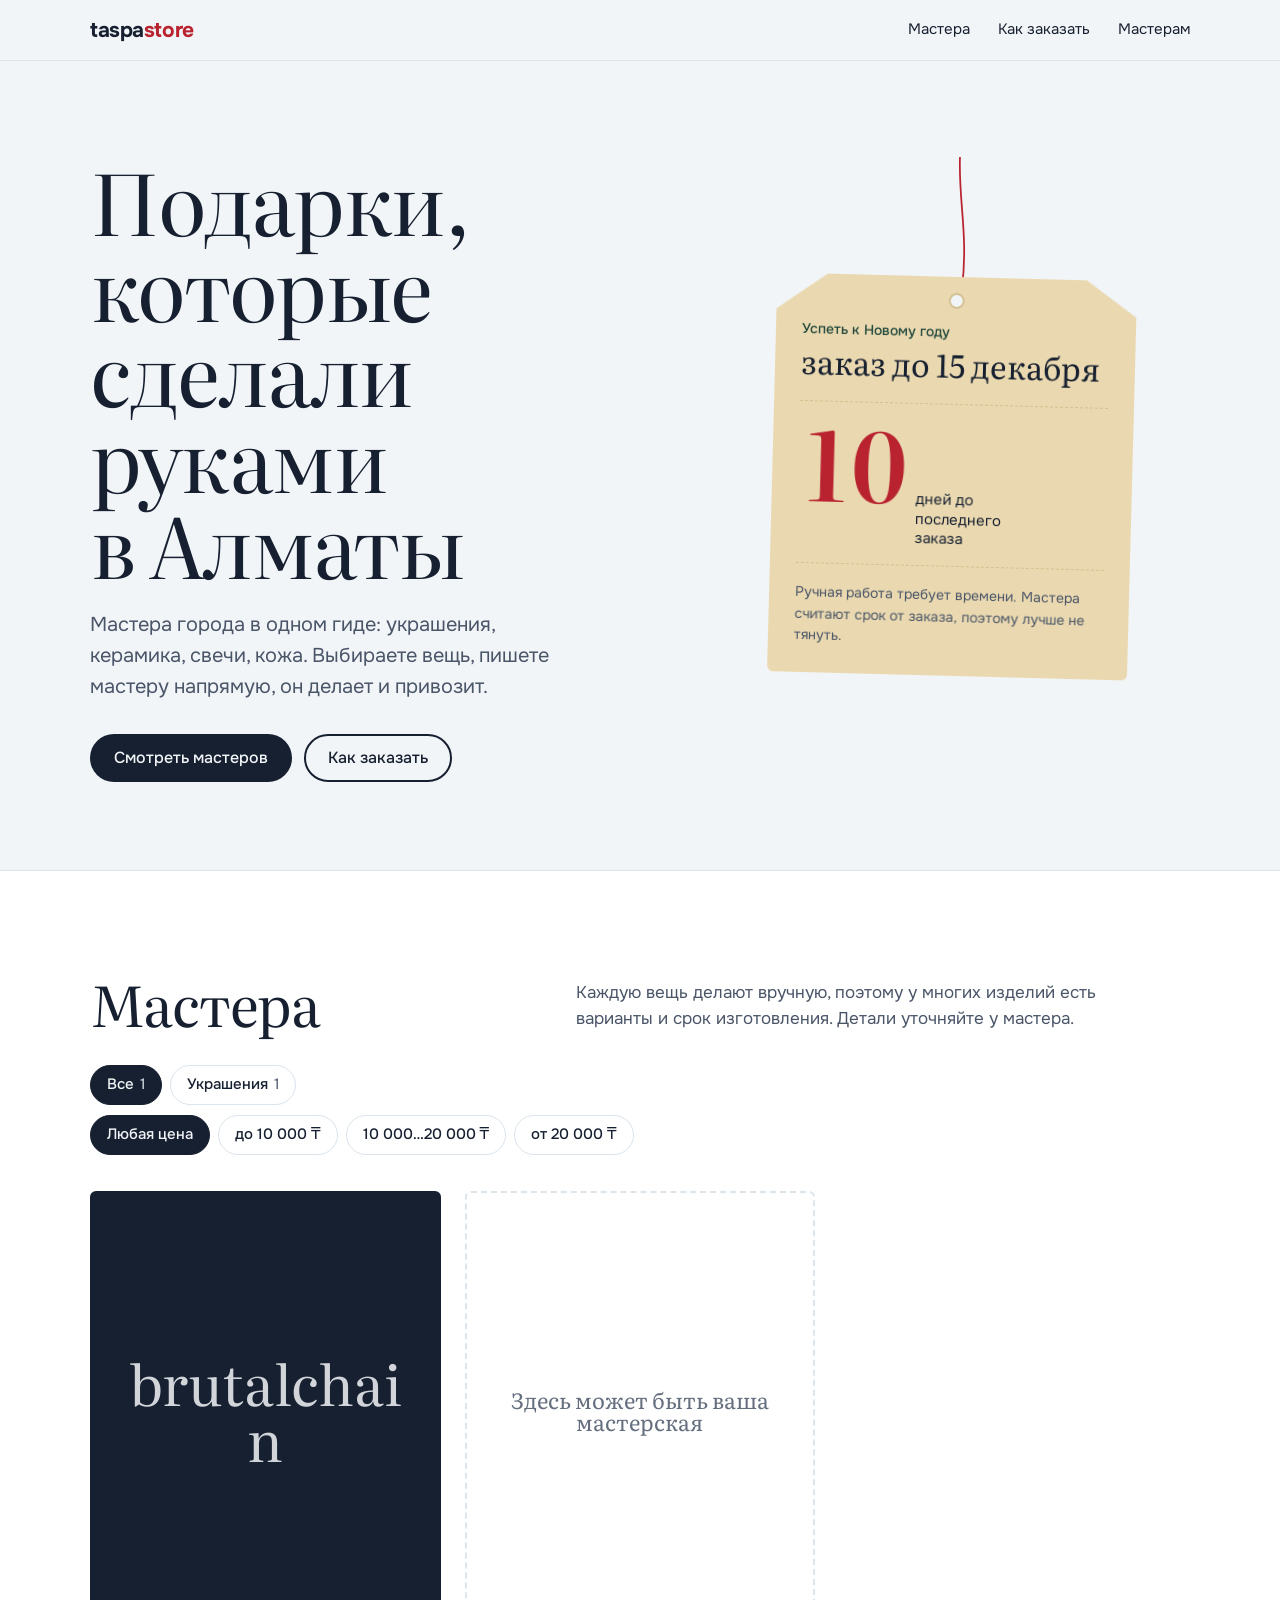
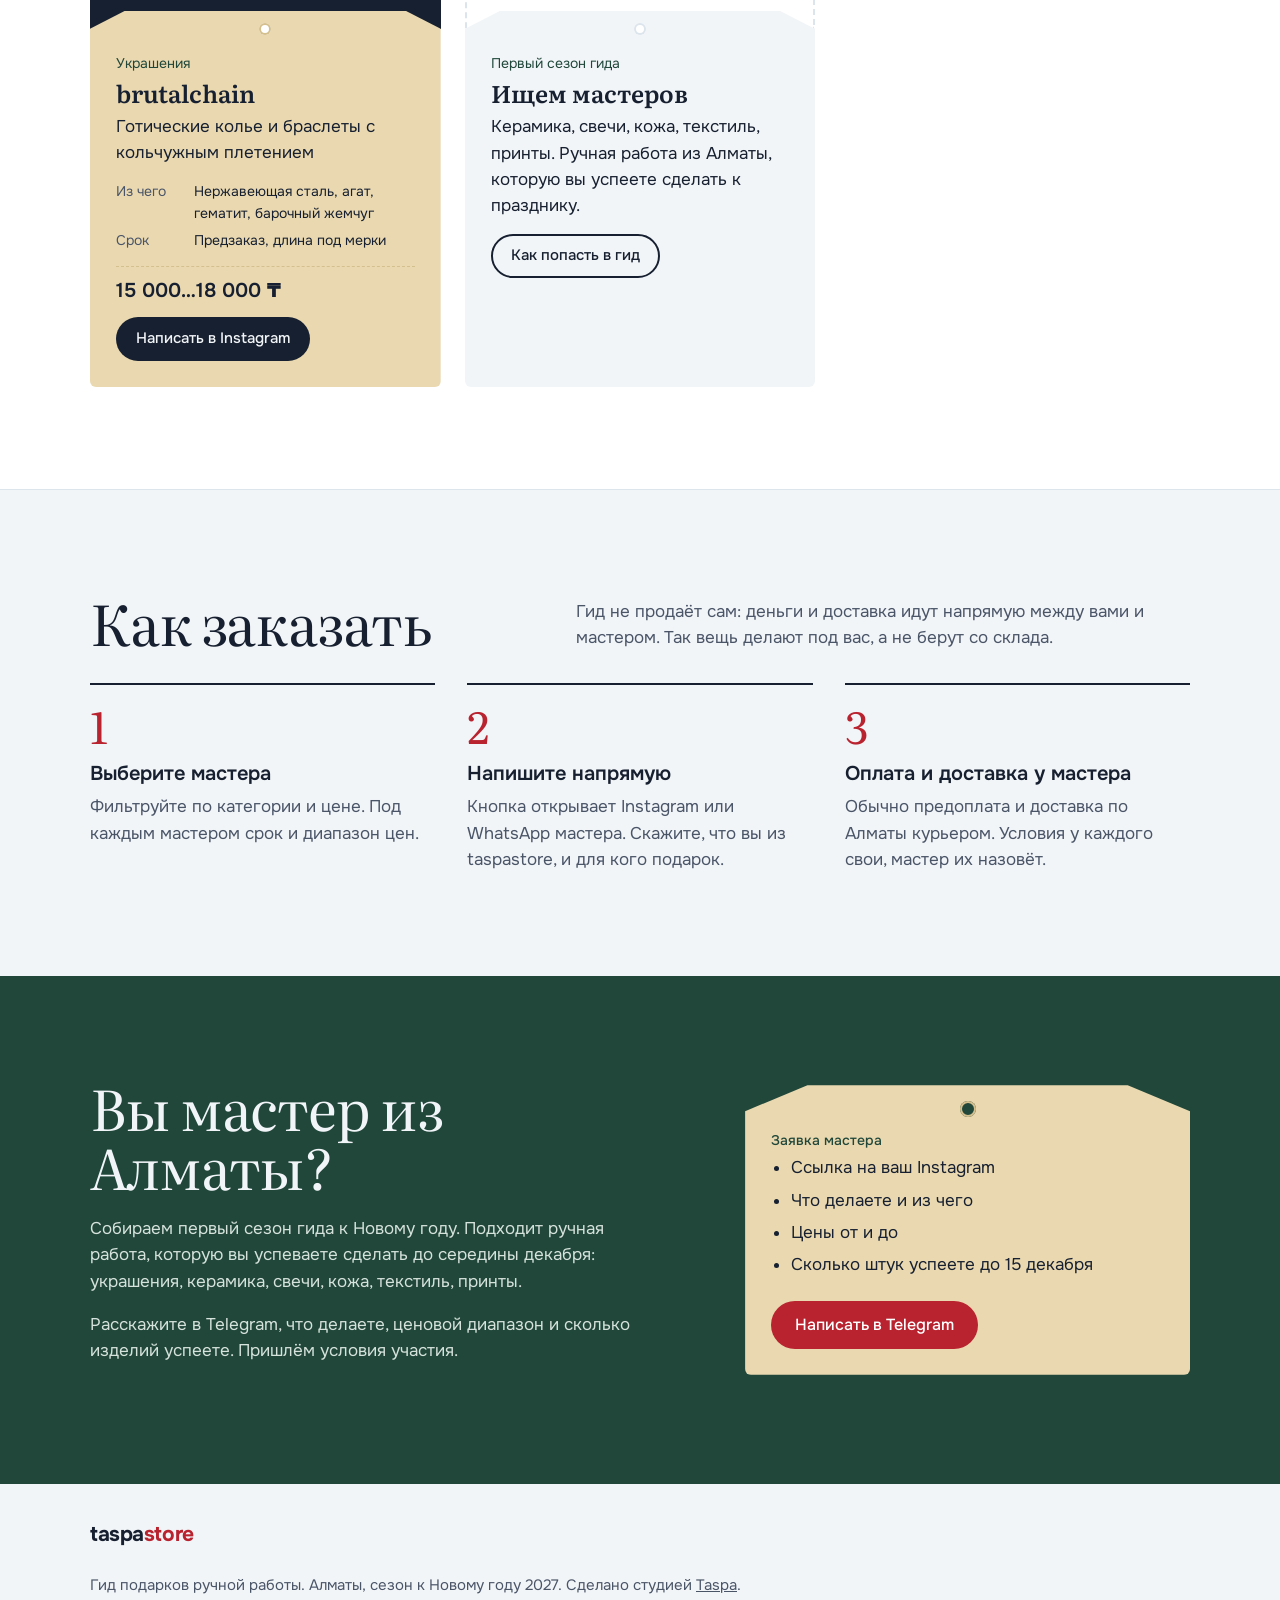
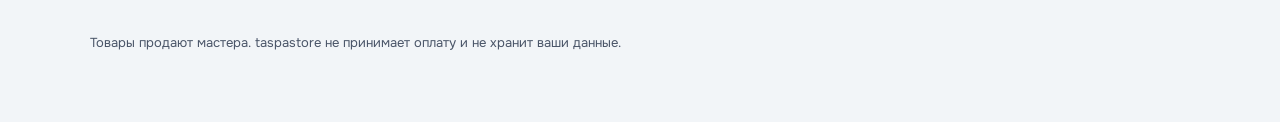
==== index.html @ abcb60e2 "taspastore v1: New Year handmade gift guide, Almaty Co-Authored-By: Claude Opus 5.5 <noreply@anthrop" ====
<!doctype html>
<html lang="ru">
<head>
<meta charset="utf-8">
<meta name="viewport" content="width=device-width, initial-scale=1, viewport-fit=cover">
<title>taspastore: подарки ручной работы, Алматы</title>
<meta name="description" content="Новогодний гид подарков от мастеров Алматы: украшения, керамика, свечи, кожа. Пишете мастеру напрямую, он делает и привозит.">
<meta property="og:title" content="taspastore: подарки ручной работы, Алматы">
<meta property="og:description" content="Гид подарков от мастеров Алматы. Заказ напрямую у мастера, успеть к Новому году.">
<meta property="og:image" content="https://softorture.github.io/taspastore/img/og.png">
<meta property="og:type" content="website">
<meta name="twitter:card" content="summary_large_image">
<meta name="theme-color" content="#F2F5F8">
<link rel="icon" href="data:image/svg+xml,%3Csvg xmlns='http://www.w3.org/2000/svg' viewBox='0 0 32 32'%3E%3Cpath d='M9 3h14l6 6v20H3V9z' fill='%23EAD9B0'/%3E%3Ccircle cx='16' cy='9' r='3' fill='%23B8232F'/%3E%3C/svg%3E">
<link rel="preconnect" href="https://fonts.googleapis.com">
<link rel="preconnect" href="https://fonts.gstatic.com" crossorigin>
<link rel="stylesheet" href="https://fonts.googleapis.com/css2?family=Literata:ital,opsz,wght@0,7..72,400;0,7..72,600;1,7..72,400&family=Onest:wght@400;500;700&display=swap">
<link rel="stylesheet" href="css/style.css">
</head>
<body>
<a class="skip" href="#makers">К мастерам</a>

<header class="top">
  <div class="wrap top-in">
    <a class="brand" href="#" aria-label="taspastore, наверх">taspa<span>store</span></a>
    <nav aria-label="Разделы">
      <a href="#makers">Мастера</a>
      <a href="#how">Как заказать</a>
      <a href="#join">Мастерам</a>
    </nav>
  </div>
</header>

<main>
  <section class="hero">
    <div class="wrap hero-in">
      <div class="hero-copy">
        <h1>Подарки, которые сделали руками в&nbsp;Алматы</h1>
        <p class="lead">Мастера города в одном гиде: украшения, керамика, свечи, кожа. Выбираете вещь, пишете мастеру напрямую, он делает и привозит.</p>
        <div class="hero-actions">
          <a class="btn btn-ink" href="#makers">Смотреть мастеров</a>
          <a class="btn btn-line" href="#how">Как заказать</a>
        </div>
      </div>
      <div class="hero-tag" aria-label="Срок заказа к Новому году">
        <svg class="string" viewBox="0 0 120 160" aria-hidden="true"><path d="M60 0 C 58 50, 70 90, 62 152" fill="none" stroke="currentColor" stroke-width="2"/></svg>
        <div class="tag tag-big">
          <span class="hole" aria-hidden="true"></span>
          <p class="tag-k">Успеть к Новому году</p>
          <p class="tag-v">заказ до <span data-deadline-text>15 декабря</span></p>
          <p class="tag-count"><span class="days" data-days>41</span><span class="days-l" data-days-label>день до последнего заказа</span></p>
          <p class="tag-note">Ручная работа требует времени. Мастера считают срок от заказа, поэтому лучше не тянуть.</p>
        </div>
      </div>
    </div>
  </section>

  <section class="makers" id="makers" aria-labelledby="makers-h">
    <div class="wrap">
      <div class="sec-head">
        <h2 id="makers-h">Мастера</h2>
        <p>Каждую вещь делают вручную, поэтому у многих изделий есть варианты и срок изготовления. Детали уточняйте у мастера.</p>
      </div>
      <div class="filters" role="group" aria-label="Фильтры">
        <div class="chips" data-filter="category" aria-label="Категория"></div>
        <div class="chips" data-filter="price" aria-label="Цена">
          <button type="button" class="chip" data-value="all" aria-pressed="true">Любая цена</button>
          <button type="button" class="chip" data-value="0-10000" aria-pressed="false">до 10 000 ₸</button>
          <button type="button" class="chip" data-value="10000-20000" aria-pressed="false">10 000…20 000 ₸</button>
          <button type="button" class="chip" data-value="20000-1000000" aria-pressed="false">от 20 000 ₸</button>
        </div>
      </div>
      <ul class="grid" data-grid aria-live="polite"></ul>
      <p class="empty" data-empty hidden>В этой категории пока никого. Выберите другую или <a href="#join">предложите мастера</a>.</p>
    </div>
  </section>

  <section class="how" id="how" aria-labelledby="how-h">
    <div class="wrap">
      <div class="sec-head">
        <h2 id="how-h">Как заказать</h2>
        <p>Гид не продаёт сам: деньги и доставка идут напрямую между вами и мастером. Так вещь делают под вас, а не берут со склада.</p>
      </div>
      <ol class="steps">
        <li><h3>Выберите мастера</h3><p>Фильтруйте по категории и цене. Под каждым мастером срок и диапазон цен.</p></li>
        <li><h3>Напишите напрямую</h3><p>Кнопка открывает Instagram или WhatsApp мастера. Скажите, что вы из taspastore, и для кого подарок.</p></li>
        <li><h3>Оплата и доставка у мастера</h3><p>Обычно предоплата и доставка по Алматы курьером. Условия у каждого свои, мастер их назовёт.</p></li>
      </ol>
    </div>
  </section>

  <section class="join" id="join" aria-labelledby="join-h">
    <div class="wrap join-in">
      <div>
        <h2 id="join-h">Вы мастер из Алматы?</h2>
        <p>Собираем первый сезон гида к Новому году. Подходит ручная работа, которую вы успеваете сделать до середины декабря: украшения, керамика, свечи, кожа, текстиль, принты.</p>
        <p>Расскажите в Telegram, что делаете, ценовой диапазон и сколько изделий успеете. Пришлём условия участия.</p>
      </div>
      <div class="join-card tag">
        <span class="hole" aria-hidden="true"></span>
        <p class="tag-k">Заявка мастера</p>
        <ul class="join-list">
          <li>Ссылка на ваш Instagram</li>
          <li>Что делаете и из чего</li>
          <li>Цены от и до</li>
          <li>Сколько штук успеете до 15 декабря</li>
        </ul>
        <a class="btn btn-ribbon" data-tg href="https://t.me/rarealmatysnowflake" target="_blank" rel="noopener">Написать в Telegram</a>
      </div>
    </div>
  </section>
</main>

<footer class="foot">
  <div class="wrap foot-in">
    <p class="brand">taspa<span>store</span></p>
    <p>Гид подарков ручной работы. Алматы, сезон к Новому году 2027. Сделано студией <a href="https://softorture.github.io/taspa-site/">Taspa</a>.</p>
    <p class="small">Товары продают мастера. taspastore не принимает оплату и не хранит ваши данные.</p>
  </div>
</footer>

<template id="card">
  <li class="card" data-category="" data-from="" data-to="">
    <div class="card-photo"></div>
    <div class="tag tag-card">
      <span class="hole" aria-hidden="true"></span>
      <p class="card-cat"></p>
      <h3 class="card-name"></h3>
      <p class="card-what"></p>
      <dl class="card-meta">
        <div><dt>Из чего</dt><dd class="m-materials"></dd></div>
        <div><dt>Срок</dt><dd class="m-lead"></dd></div>
      </dl>
      <p class="card-price"></p>
      <div class="card-actions"></div>
    </div>
  </li>
</template>

<script src="js/main.js"></script>
</body>
</html>
---- css/style.css ----
:root {
  --snow: #F2F5F8;
  --frost: #DCE4EC;
  --ink: #172030;
  --ink-2: #4A5568;
  --tag: #EAD9B0;
  --tag-edge: #D4BF8E;
  --ribbon: #B8232F;
  --pine: #20473A;
  --serif: "Literata", Georgia, serif;
  --sans: "Onest", system-ui, -apple-system, "Segoe UI", sans-serif;
  --wrap: 1180px;
  --gut: clamp(16px, 4vw, 40px);
  --r: 6px;
  color-scheme: light;
}
* { box-sizing: border-box; }
html { -webkit-text-size-adjust: 100%; scroll-behavior: smooth; }
@media (prefers-reduced-motion: reduce) { html { scroll-behavior: auto; } }
body {
  margin: 0;
  background: var(--snow);
  color: var(--ink);
  font: 400 17px/1.55 var(--sans);
}
img { max-width: 100%; display: block; }
a { color: inherit; }
:focus-visible { outline: 3px solid var(--ribbon); outline-offset: 3px; border-radius: 2px; }
.wrap { max-width: var(--wrap); margin: 0 auto; padding: 0 var(--gut); }
.skip { position: absolute; left: -999px; top: 8px; background: var(--ink); color: var(--snow); padding: 8px 14px; z-index: 10; }
.skip:focus { left: 8px; }

/* header */
.top { position: sticky; top: 0; z-index: 5; background: color-mix(in srgb, var(--snow) 88%, transparent); backdrop-filter: blur(8px); border-bottom: 1px solid var(--frost); }
.top-in { display: flex; align-items: center; justify-content: space-between; gap: 16px; height: 60px; }
.brand { font: 700 21px/1 var(--sans); letter-spacing: -0.02em; text-decoration: none; margin: 0; }
.brand span { color: var(--ribbon); }
.top nav { display: flex; gap: clamp(12px, 3vw, 28px); font-size: 15px; }
.top nav a { text-decoration: none; padding: 6px 0; }
.top nav a:hover { color: var(--ribbon); }

/* buttons */
.btn { display: inline-flex; align-items: center; justify-content: center; min-height: 48px; padding: 0 22px; border-radius: 999px; font: 500 16px/1 var(--sans); text-decoration: none; border: 2px solid transparent; cursor: pointer; transition: background .15s, color .15s; }
.btn-ink { background: var(--ink); color: var(--snow); }
.btn-ink:hover { background: var(--pine); }
.btn-line { border-color: var(--ink); }
.btn-line:hover { background: var(--ink); color: var(--snow); }
.btn-ribbon { background: var(--ribbon); color: #fff; }
.btn-ribbon:hover { background: #8f1a24; }

/* hero */
.hero { padding: clamp(40px, 8vw, 96px) 0 clamp(48px, 7vw, 88px); overflow: hidden; }
.hero-in { display: grid; grid-template-columns: minmax(0, 1.25fr) minmax(0, 1fr); gap: clamp(24px, 5vw, 72px); align-items: start; }
h1 { font: 400 clamp(40px, 6.6vw, 84px)/1.02 var(--serif); letter-spacing: -0.025em; margin: 0 0 24px; max-width: 14ch; }
.lead { font-size: clamp(18px, 1.6vw, 20px); color: var(--ink-2); max-width: 38ch; margin: 0 0 32px; }
.hero-actions { display: flex; flex-wrap: wrap; gap: 12px; }

/* the tag: the one memorable object on the page */
.tag {
  position: relative;
  background: var(--tag);
  color: var(--ink);
  clip-path: polygon(14% 0, 86% 0, 100% 9%, 100% 100%, 0 100%, 0 9%);
  padding: 46px 26px 26px;
  border-radius: 0 0 var(--r) var(--r);
}
.hole { position: absolute; top: 16px; left: 50%; width: 16px; height: 16px; margin-left: -8px; border-radius: 50%; background: var(--snow); box-shadow: inset 0 0 0 2px var(--tag-edge); }
.tag-k { font: 500 14px/1.3 var(--sans); color: var(--pine); margin: 0 0 6px; }

.hero-tag { position: relative; justify-self: center; width: min(360px, 100%); padding-top: 120px; color: var(--ink); }
.hero-tag .string { position: absolute; top: 0; left: 50%; width: 120px; height: 140px; margin-left: -60px; color: var(--ribbon); }
.tag-big { transform-origin: 50% -100px; animation: swing 2.4s cubic-bezier(.3,.6,.3,1) .3s both; }
@keyframes swing { 0% { transform: rotate(-9deg); } 35% { transform: rotate(5deg); } 65% { transform: rotate(-2deg); } 100% { transform: rotate(1.5deg); } }
@media (prefers-reduced-motion: reduce) { .tag-big { animation: none; transform: rotate(1.5deg); } }
.tag-v { font: 400 clamp(26px, 3vw, 32px)/1.1 var(--serif); margin: 0 0 22px; }
.tag-count { display: flex; align-items: baseline; gap: 12px; margin: 0 0 18px; padding: 16px 0; border-top: 1px dashed var(--tag-edge); border-bottom: 1px dashed var(--tag-edge); }
.days { font: 600 clamp(64px, 8vw, 96px)/.9 var(--serif); color: var(--ribbon); letter-spacing: -0.03em; font-variant-numeric: tabular-nums; }
.days-l { font-size: 15px; line-height: 1.3; max-width: 12ch; }
.tag-note { font-size: 14px; color: var(--ink-2); margin: 0; }

/* sections */
.sec-head { display: grid; grid-template-columns: minmax(0, 1fr) minmax(0, 1.4fr); gap: 24px 48px; align-items: end; margin-bottom: 32px; }
.sec-head h2, .join h2 { font: 400 clamp(34px, 4.4vw, 56px)/1.05 var(--serif); letter-spacing: -0.02em; margin: 0; }
.sec-head p { color: var(--ink-2); margin: 0; max-width: 52ch; }
.makers, .how { padding: clamp(56px, 8vw, 104px) 0; }
.makers { background: #fff; border-top: 1px solid var(--frost); border-bottom: 1px solid var(--frost); }

/* filters */
.filters { display: grid; gap: 10px; margin-bottom: 36px; }
.chips { display: flex; flex-wrap: wrap; gap: 8px; }
.chip { font: 500 15px/1 var(--sans); color: var(--ink); background: transparent; border: 1.5px solid var(--frost); border-radius: 999px; min-height: 40px; padding: 0 16px; cursor: pointer; }
.chip:hover { border-color: var(--ink); }
.chip[aria-pressed="true"] { background: var(--ink); border-color: var(--ink); color: var(--snow); }
.chip .n { color: var(--ink-2); margin-left: 6px; font-weight: 400; }
.chip[aria-pressed="true"] .n { color: var(--frost); }

/* grid of maker cards */
.grid { list-style: none; margin: 0; padding: 0; display: grid; grid-template-columns: repeat(auto-fill, minmax(min(100%, 270px), 1fr)); gap: 40px 24px; }
.card { display: grid; grid-template-rows: auto 1fr; }
.card[hidden] { display: none; }
.card-photo { aspect-ratio: 4 / 5; background: var(--frost); border-radius: var(--r) var(--r) 0 0; overflow: hidden; display: grid; place-items: center; }
.card-photo img { width: 100%; height: 100%; object-fit: cover; }
.card-photo .mono { font: 400 clamp(40px, 5vw, 56px)/1 var(--serif); color: var(--ink); opacity: .85; padding: 24px; text-align: center; word-break: break-word; }
.card-photo.no-photo { background: var(--ink); }
.card-photo.no-photo .mono { color: var(--snow); }
.tag-card { margin-top: -18px; clip-path: polygon(10% 0, 90% 0, 100% 18px, 100% 100%, 0 100%, 0 18px); padding-top: 42px; display: flex; flex-direction: column; }
.tag-card .hole { top: 12px; width: 12px; height: 12px; margin-left: -6px; background: #fff; }
.card-cat { font-size: 14px; color: var(--pine); margin: 0 0 4px; }
.card-name { font: 600 24px/1.15 var(--serif); margin: 0 0 8px; overflow-wrap: anywhere; }
.card-what { margin: 0 0 14px; }
.card-meta { margin: 0 0 14px; display: grid; gap: 6px; font-size: 14px; }
.card-meta div { display: grid; grid-template-columns: 70px 1fr; gap: 8px; }
.card-meta dt { color: var(--ink-2); }
.card-meta dd { margin: 0; }
.card-price { font: 600 20px/1.2 var(--sans); margin: auto 0 14px; padding-top: 12px; border-top: 1px dashed var(--tag-edge); }
.card-actions { display: flex; flex-wrap: wrap; gap: 8px; }
.card-actions .btn { min-height: 44px; padding: 0 18px; font-size: 15px; }

.card-invite .card-photo { background: transparent; border: 2px dashed var(--frost); border-bottom: 0; }
.card-invite .mono { font-size: 22px; color: var(--ink-2); }
.card-invite .tag-card { background: var(--snow); }
.card-invite .hole { box-shadow: inset 0 0 0 2px var(--frost); }
.empty { color: var(--ink-2); }

/* steps: a real sequence */
.steps { list-style: none; counter-reset: s; margin: 0; padding: 0; display: grid; grid-template-columns: repeat(3, minmax(0, 1fr)); gap: 32px; }
.steps li { counter-increment: s; border-top: 2px solid var(--ink); padding-top: 18px; }
.steps li::before { content: counter(s); font: 400 44px/1 var(--serif); color: var(--ribbon); display: block; margin-bottom: 14px; }
.steps h3 { font: 600 20px/1.25 var(--sans); margin: 0 0 8px; }
.steps p { margin: 0; color: var(--ink-2); }

/* join */
.join { background: var(--pine); color: var(--snow); padding: clamp(56px, 8vw, 104px) 0; }
.join-in { display: grid; grid-template-columns: minmax(0, 1.3fr) minmax(0, 1fr); gap: clamp(32px, 6vw, 80px); align-items: center; }
.join h2 { margin-bottom: 20px; }
.join p { max-width: 50ch; color: #d6e2dc; }
.join-card .hole { background: var(--pine); }
.join .join-card, .join .join-card p { color: var(--ink); }
.join .join-card .tag-k { color: var(--pine); }
.join-list { margin: 0 0 22px; padding-left: 20px; }
.join-list li { margin-bottom: 6px; }

/* footer */
.foot { padding: 40px 0 56px; font-size: 15px; color: var(--ink-2); }
.foot-in { display: grid; gap: 8px; }
.foot .brand { color: var(--ink); margin-bottom: 6px; }
.foot .small { font-size: 13px; }

@media (max-width: 860px) {
  .hero-in, .join-in, .sec-head { grid-template-columns: 1fr; }
  .hero-tag { padding-top: 90px; }
  .hero-tag .string { height: 100px; }
  .steps { grid-template-columns: 1fr; gap: 28px; }
}
@media (max-width: 480px) {
  .top nav a:nth-child(2) { display: none; }
  .hero-actions .btn { flex: 1 1 auto; }
}
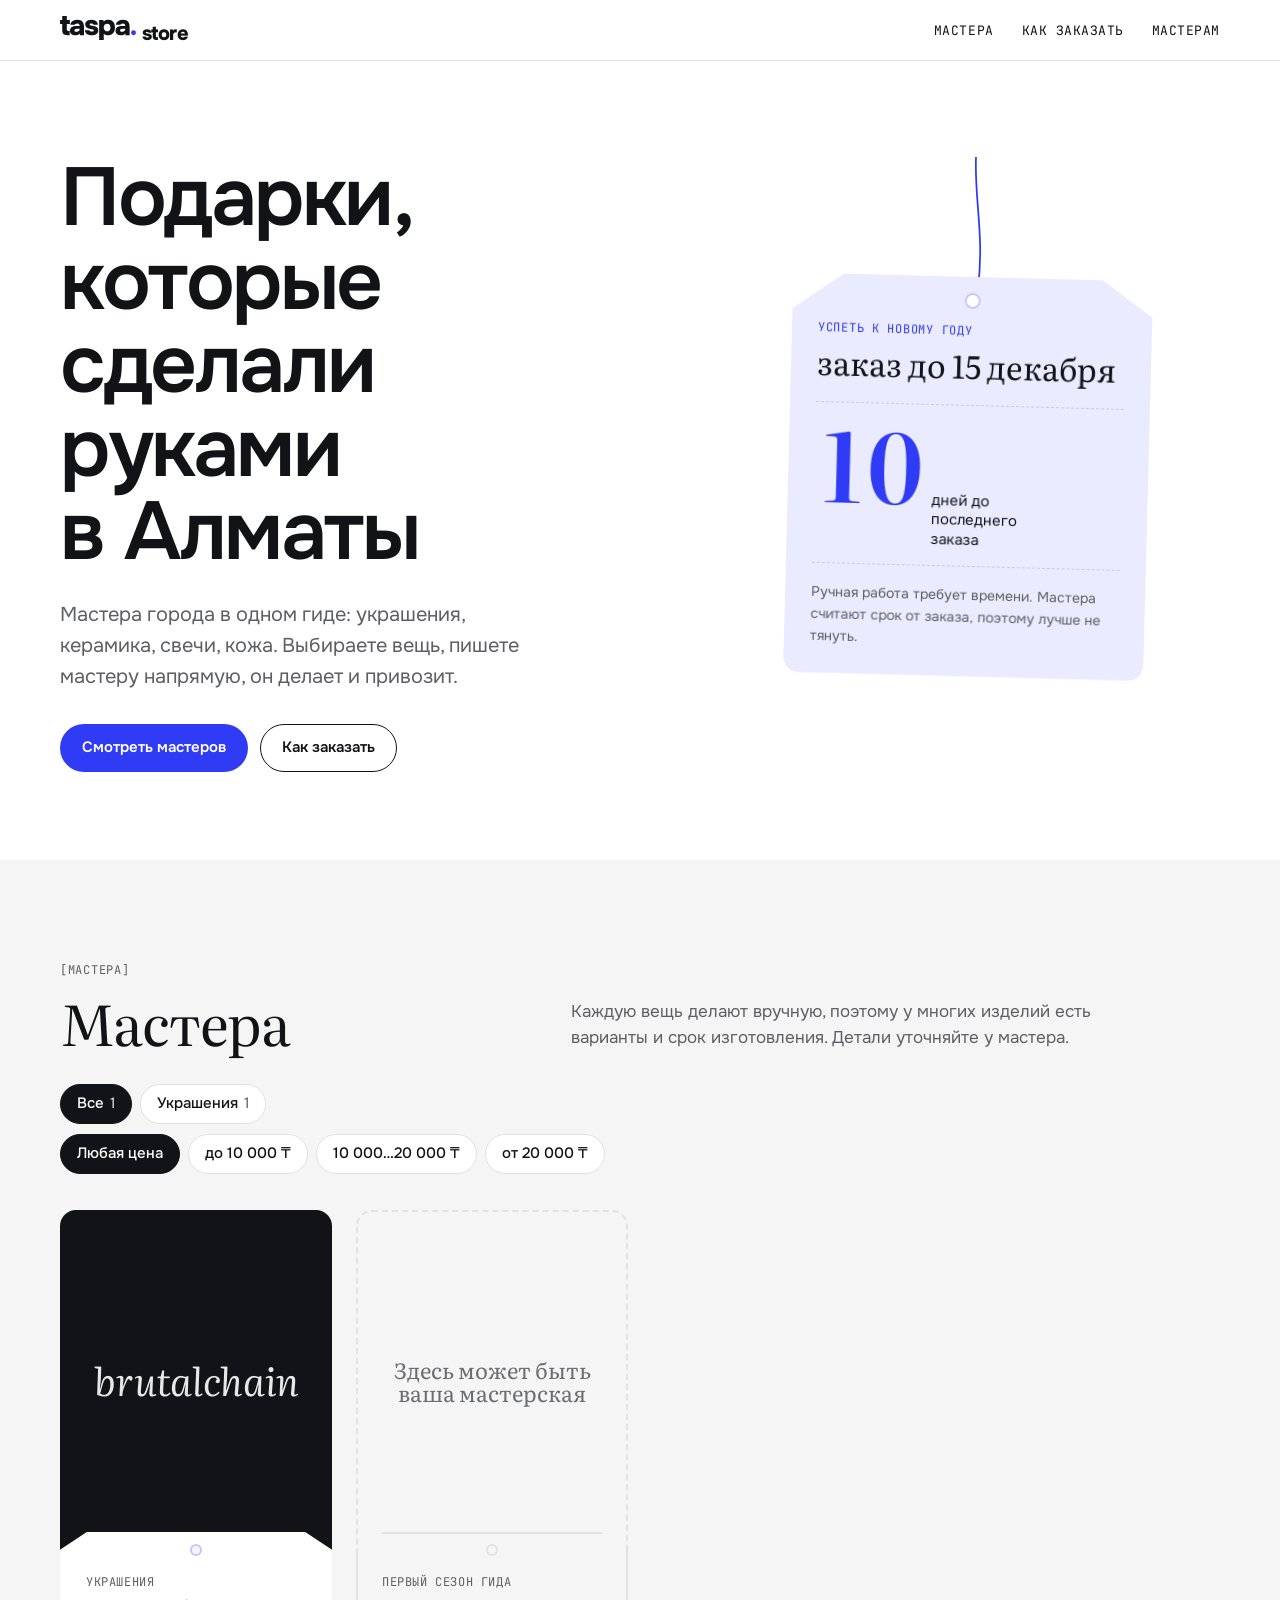
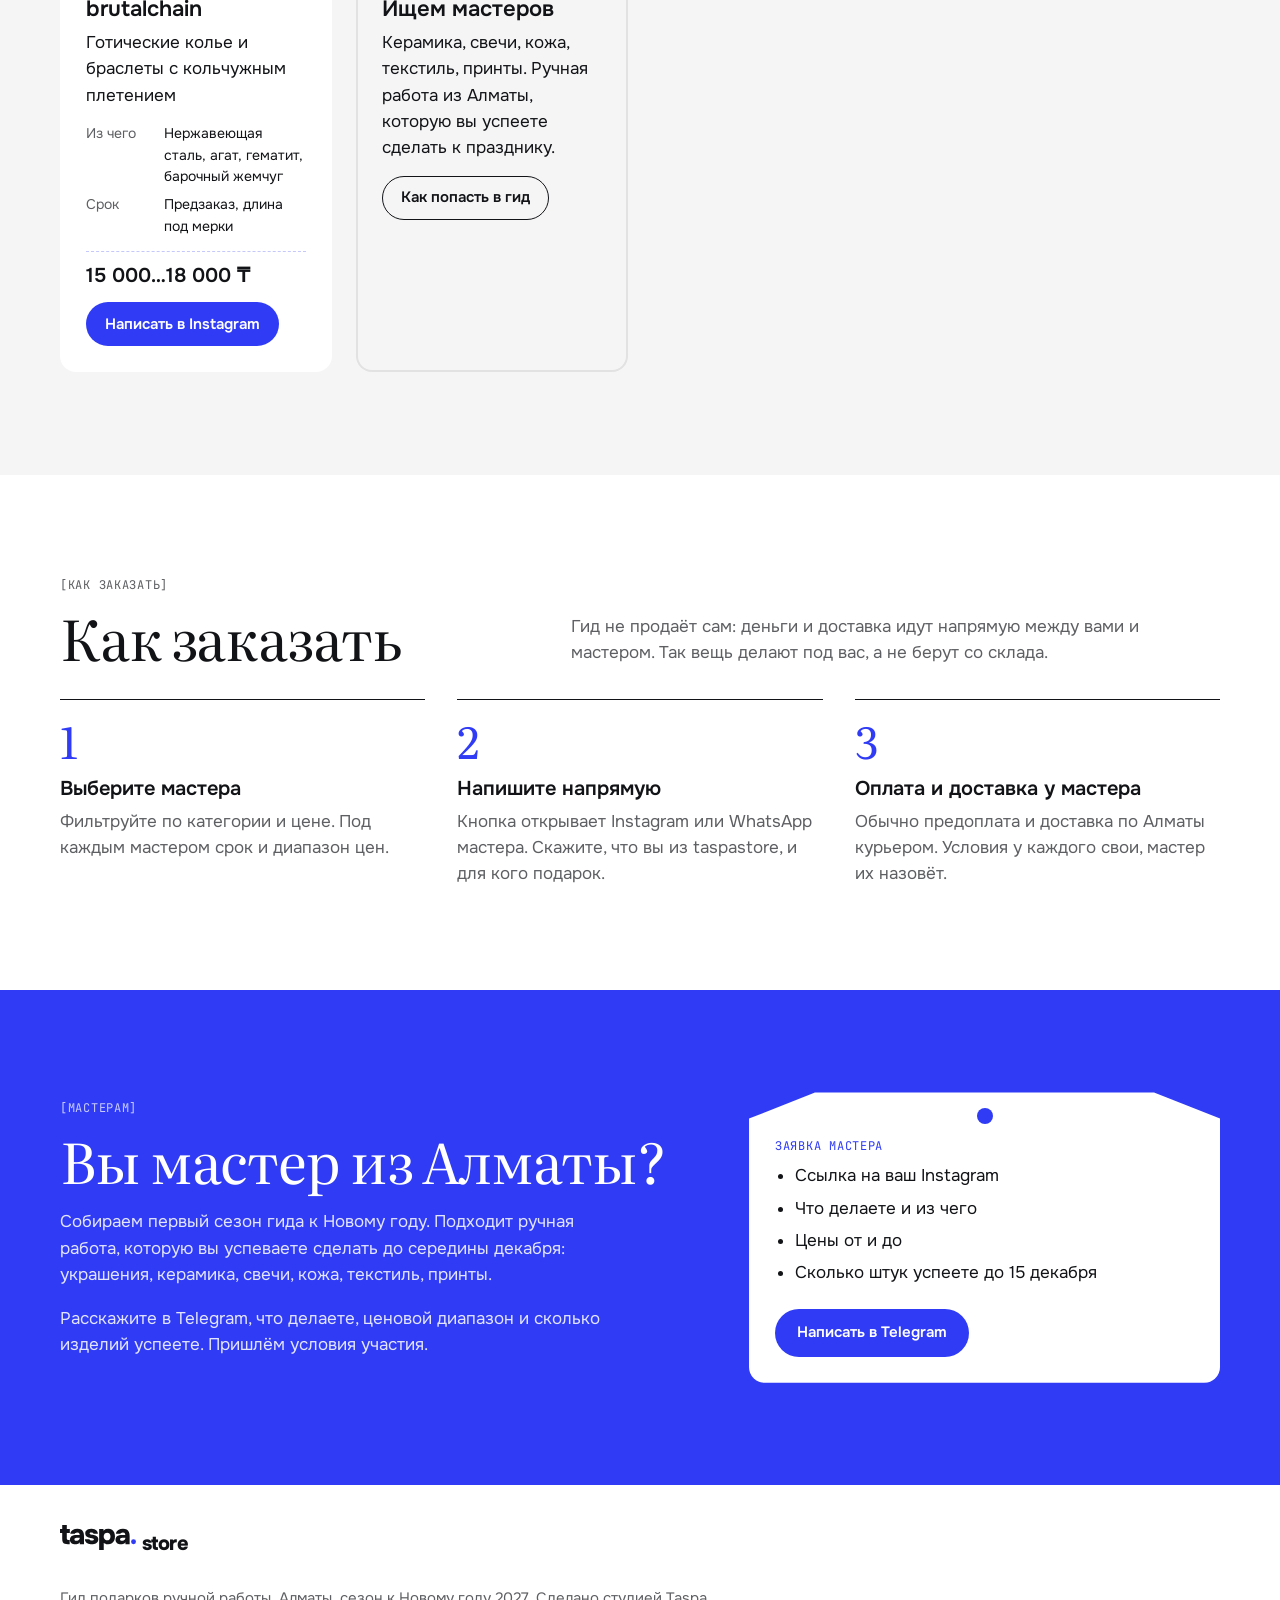
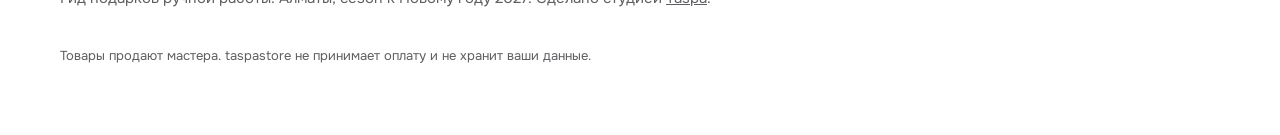
==== commit e34ce92d: "taspastore: Taspa look (white, ink, blue, taspa mark) Co-Authored-By: Claude Opus 5.5 <noreply@anthr" ====
--- a/index.html
+++ b/index.html
@@ -10,19 +10,20 @@
 <meta property="og:image" content="https://softorture.github.io/taspastore/img/og.png">
 <meta property="og:type" content="website">
 <meta name="twitter:card" content="summary_large_image">
-<meta name="theme-color" content="#F2F5F8">
-<link rel="icon" href="data:image/svg+xml,%3Csvg xmlns='http://www.w3.org/2000/svg' viewBox='0 0 32 32'%3E%3Cpath d='M9 3h14l6 6v20H3V9z' fill='%23EAD9B0'/%3E%3Ccircle cx='16' cy='9' r='3' fill='%23B8232F'/%3E%3C/svg%3E">
+<meta name="theme-color" content="#ffffff">
+<link rel="icon" href="data:image/svg+xml,%3Csvg xmlns='http://www.w3.org/2000/svg' viewBox='0 0 32 32'%3E%3Cpath d='M9 3h14l6 6v20H3V9z' fill='%23EAEBFE'/%3E%3Ccircle cx='16' cy='9' r='3' fill='%232F3BF5'/%3E%3C/svg%3E">
 <link rel="preconnect" href="https://fonts.googleapis.com">
 <link rel="preconnect" href="https://fonts.gstatic.com" crossorigin>
-<link rel="stylesheet" href="https://fonts.googleapis.com/css2?family=Literata:ital,opsz,wght@0,7..72,400;0,7..72,600;1,7..72,400&family=Onest:wght@400;500;700&display=swap">
+<link rel="stylesheet" href="https://fonts.googleapis.com/css2?family=Onest:wght@400;500;600;800&family=Literata:ital,opsz,wght@0,7..72,400;1,7..72,400&family=JetBrains+Mono&display=swap">
 <link rel="stylesheet" href="css/style.css">
 </head>
 <body>
+<svg class="defs" aria-hidden="true" focusable="false"><defs><path id="mark-letters" transform="translate(-2.2,132.6)" d="M57.4 0Q43.8 0 34.9 -3.1Q26 -6.2 21.7 -13.9Q17.4 -21.6 17.4 -35.6V-77.2H2.2V-105.4H17.4V-132.6H49.2V-105.4H70.2V-77.2H49.2V-40.2Q49.2 -35 51 -31.7Q52.8 -28.4 60.2 -28.4H69.2V0ZM107.6 1.6Q100.2 1.6 93.6 -0.4Q87 -2.4 81.8 -6.4Q76.6 -10.4 73.6 -16.4Q70.6 -22.4 70.6 -30.4Q70.6 -41.8 75.3 -48.5Q80 -55.2 88.1 -58.5Q96.2 -61.8 106.6 -62.8Q117 -63.8 128.2 -63.8H138.2Q138.2 -68.8 136.3 -72.5Q134.4 -76.2 130.6 -78.4Q126.8 -80.6 121.2 -80.6Q117.2 -80.6 113.8 -79.5Q110.4 -78.4 108.1 -76.5Q105.8 -74.6 105.2 -71.8H73.4Q74.6 -81.2 79 -87.9Q83.4 -94.6 90.2 -98.8Q97 -103 105.3 -105.1Q113.6 -107.2 122.4 -107.2Q138 -107.2 148.1 -101.4Q158.2 -95.6 163.3 -84.4Q168.4 -73.2 168.4 -56.6V0H139.4L139.2 -13.8Q134.2 -6.2 127.8 -3Q121.4 0.2 115.8 0.9Q110.2 1.6 107.6 1.6ZM115.6 -23Q121.6 -23 126.8 -25.7Q132 -28.4 135.3 -32.7Q138.6 -37 138.6 -42V-43.6H117Q114.4 -43.6 111.6 -43.1Q108.8 -42.6 106.7 -41.5Q104.6 -40.4 103.3 -38.5Q102 -36.6 102 -33.4Q102 -30 103.8 -27.7Q105.6 -25.4 108.7 -24.2Q111.8 -23 115.6 -23ZM221.8 1.6Q214.2 1.6 206.3 -0.2Q198.4 -2 191.6 -6Q184.8 -10 180.2 -17Q175.6 -24 174 -34.6H206Q207.2 -31.4 209.7 -29.1Q212.2 -26.8 215.9 -25.7Q219.6 -24.6 223.4 -24.6Q226 -24.6 228.4 -25Q230.8 -25.4 232.7 -26.4Q234.6 -27.4 235.6 -28.9Q236.6 -30.4 236.6 -32.6Q236.6 -35.4 234.9 -36.9Q233.2 -38.4 230.2 -39.3Q227.2 -40.2 223.4 -41Q219.6 -42 215.5 -42.7Q211.4 -43.4 207.6 -44.4Q199.8 -46.2 192.8 -49.5Q185.8 -52.8 181.4 -58.9Q177 -65 177 -75.2Q177 -84 180.8 -90.2Q184.6 -96.4 191 -100.2Q197.4 -104 205.2 -105.7Q213 -107.4 220.8 -107.4Q231.8 -107.4 241.2 -103.9Q250.6 -100.4 256.9 -92.7Q263.2 -85 264.8 -72.6H234.2Q233.6 -76.6 229.6 -79Q225.6 -81.4 219.6 -81.4Q217.4 -81.4 215.2 -81Q213 -80.6 211.3 -79.8Q209.6 -79 208.5 -77.6Q207.4 -76.2 207.4 -74.2Q207.4 -72.8 208.4 -71.3Q209.4 -69.8 211.4 -68.7Q213.4 -67.6 216.4 -66.8Q222.6 -65.4 229.1 -64.2Q235.6 -63 241.4 -61.6Q247.8 -60 253.8 -57Q259.8 -54 263.7 -48.4Q267.6 -42.8 267.6 -33.2Q267.6 -23.2 263.5 -16.4Q259.4 -9.6 252.6 -5.8Q245.8 -2 237.8 -0.2Q229.8 1.6 221.8 1.6ZM273.4 39.8V-105.4H302.8L304.4 -93Q311.4 -100.8 319.3 -104.1Q327.2 -107.4 337 -107.4Q352.4 -107.4 362.6 -100.1Q372.8 -92.8 377.9 -80.6Q383 -68.4 383 -53Q383 -37.6 377.6 -25.2Q372.2 -12.8 361.6 -5.6Q351 1.6 335.4 1.6Q328.8 1.6 323 0Q317.2 -1.6 312.6 -4.2Q308 -6.8 305.2 -9.8V39.8ZM329.4 -27.2Q338.2 -27.2 343 -31Q347.8 -34.8 349.8 -40.6Q351.8 -46.4 351.8 -52.2Q351.8 -58.6 349.6 -64.7Q347.4 -70.8 342.4 -74.6Q337.4 -78.4 328.8 -78.4Q321 -78.4 315.7 -74.7Q310.4 -71 307.7 -65.2Q305 -59.4 305 -52.8Q305 -46.2 307.6 -40.4Q310.2 -34.6 315.6 -30.9Q321 -27.2 329.4 -27.2ZM423.8 1.6Q416.4 1.6 409.8 -0.4Q403.2 -2.4 398 -6.4Q392.8 -10.4 389.8 -16.4Q386.8 -22.4 386.8 -30.4Q386.8 -41.8 391.5 -48.5Q396.2 -55.2 404.3 -58.5Q412.4 -61.8 422.8 -62.8Q433.2 -63.8 444.4 -63.8H454.4Q454.4 -68.8 452.5 -72.5Q450.6 -76.2 446.8 -78.4Q443 -80.6 437.4 -80.6Q433.4 -80.6 430 -79.5Q426.6 -78.4 424.3 -76.5Q422 -74.6 421.4 -71.8H389.6Q390.8 -81.2 395.2 -87.9Q399.6 -94.6 406.4 -98.8Q413.2 -103 421.5 -105.1Q429.8 -107.2 438.6 -107.2Q454.2 -107.2 464.3 -101.4Q474.4 -95.6 479.5 -84.4Q484.6 -73.2 484.6 -56.6V0H455.6L455.4 -13.8Q450.4 -6.2 444 -3Q437.6 0.2 432 0.9Q426.4 1.6 423.8 1.6ZM431.8 -23Q437.8 -23 443 -25.7Q448.2 -28.4 451.5 -32.7Q454.8 -37 454.8 -42V-43.6H433.2Q430.6 -43.6 427.8 -43.1Q425 -42.6 422.9 -41.5Q420.8 -40.4 419.5 -38.5Q418.2 -36.6 418.2 -33.4Q418.2 -30 420 -27.7Q421.8 -25.4 424.9 -24.2Q428 -23 431.8 -23Z"/></defs></svg>
 <a class="skip" href="#makers">К мастерам</a>
 
 <header class="top">
   <div class="wrap top-in">
-    <a class="brand" href="#" aria-label="taspastore, наверх">taspa<span>store</span></a>
+    <a class="brand" href="#" aria-label="taspastore, наверх"><svg class="mark" viewBox="0 0 526.4 172.4" aria-hidden="true"><use class="mark-fg" href="#mark-letters"/><circle class="mark-dot" cx="509.4" cy="115.6" r="17"/></svg><span class="store">store</span></a>
     <nav aria-label="Разделы">
       <a href="#makers">Мастера</a>
       <a href="#how">Как заказать</a>
@@ -58,7 +59,7 @@
   <section class="makers" id="makers" aria-labelledby="makers-h">
     <div class="wrap">
       <div class="sec-head">
-        <h2 id="makers-h">Мастера</h2>
+        <div><span class="label">[МАСТЕРА]</span><h2 id="makers-h">Мастера</h2></div>
         <p>Каждую вещь делают вручную, поэтому у многих изделий есть варианты и срок изготовления. Детали уточняйте у мастера.</p>
       </div>
       <div class="filters" role="group" aria-label="Фильтры">
@@ -78,7 +79,7 @@
   <section class="how" id="how" aria-labelledby="how-h">
     <div class="wrap">
       <div class="sec-head">
-        <h2 id="how-h">Как заказать</h2>
+        <div><span class="label">[КАК ЗАКАЗАТЬ]</span><h2 id="how-h">Как заказать</h2></div>
         <p>Гид не продаёт сам: деньги и доставка идут напрямую между вами и мастером. Так вещь делают под вас, а не берут со склада.</p>
       </div>
       <ol class="steps">
@@ -92,6 +93,7 @@
   <section class="join" id="join" aria-labelledby="join-h">
     <div class="wrap join-in">
       <div>
+        <span class="label">[МАСТЕРАМ]</span>
         <h2 id="join-h">Вы мастер из Алматы?</h2>
         <p>Собираем первый сезон гида к Новому году. Подходит ручная работа, которую вы успеваете сделать до середины декабря: украшения, керамика, свечи, кожа, текстиль, принты.</p>
         <p>Расскажите в Telegram, что делаете, ценовой диапазон и сколько изделий успеете. Пришлём условия участия.</p>
@@ -113,7 +115,7 @@
 
 <footer class="foot">
   <div class="wrap foot-in">
-    <p class="brand">taspa<span>store</span></p>
+    <p class="brand" aria-label="taspastore"><svg class="mark" viewBox="0 0 526.4 172.4" aria-hidden="true"><use class="mark-fg" href="#mark-letters"/><circle class="mark-dot" cx="509.4" cy="115.6" r="17"/></svg><span class="store">store</span></p>
     <p>Гид подарков ручной работы. Алматы, сезон к Новому году 2027. Сделано студией <a href="https://softorture.github.io/taspa-site/">Taspa</a>.</p>
     <p class="small">Товары продают мастера. taspastore не принимает оплату и не хранит ваши данные.</p>
   </div>
--- a/css/style.css
+++ b/css/style.css
@@ -1,17 +1,21 @@
 :root {
-  --snow: #F2F5F8;
-  --frost: #DCE4EC;
-  --ink: #172030;
-  --ink-2: #4A5568;
-  --tag: #EAD9B0;
-  --tag-edge: #D4BF8E;
-  --ribbon: #B8232F;
-  --pine: #20473A;
+  /* Taspa brand: paper, ink, blue (studio/brand/BRAND.md) */
+  --snow: #ffffff;
+  --frost: #e2e2e3;
+  --panel: #f5f5f6;
+  --ink: #121316;
+  --ink-2: #5e5f62;
+  --tag: #eaebfe;
+  --tag-edge: #c4c8fb;
+  --ribbon: #2f3bf5;
+  --pine: #2f3bf5;
   --serif: "Literata", Georgia, serif;
-  --sans: "Onest", system-ui, -apple-system, "Segoe UI", sans-serif;
-  --wrap: 1180px;
+  --sans: "Onest", "Helvetica Neue", Arial, sans-serif;
+  --mono: "JetBrains Mono", ui-monospace, Menlo, Consolas, monospace;
+  --wrap: 1240px;
   --gut: clamp(16px, 4vw, 40px);
-  --r: 6px;
+  --r: 16px;
+  --spring: cubic-bezier(.34, 1.56, .64, 1);
   color-scheme: light;
 }
 * { box-sizing: border-box; }
@@ -27,31 +31,39 @@
 a { color: inherit; }
 :focus-visible { outline: 3px solid var(--ribbon); outline-offset: 3px; border-radius: 2px; }
 .wrap { max-width: var(--wrap); margin: 0 auto; padding: 0 var(--gut); }
+.defs { position: absolute; width: 0; height: 0; overflow: hidden; }
 .skip { position: absolute; left: -999px; top: 8px; background: var(--ink); color: var(--snow); padding: 8px 14px; z-index: 10; }
 .skip:focus { left: 8px; }
 
 /* header */
-.top { position: sticky; top: 0; z-index: 5; background: color-mix(in srgb, var(--snow) 88%, transparent); backdrop-filter: blur(8px); border-bottom: 1px solid var(--frost); }
+.top { position: sticky; top: 0; z-index: 5; background: color-mix(in srgb, var(--snow) 90%, transparent); backdrop-filter: blur(10px); border-bottom: 1px solid var(--frost); }
 .top-in { display: flex; align-items: center; justify-content: space-between; gap: 16px; height: 60px; }
-.brand { font: 700 21px/1 var(--sans); letter-spacing: -0.02em; text-decoration: none; margin: 0; }
-.brand span { color: var(--ribbon); }
+.brand { display: inline-flex; align-items: baseline; gap: 6px; text-decoration: none; margin: 0; color: var(--ink); }
+.brand .mark { width: 76px; height: auto; display: block; }
+.brand .mark-fg { fill: var(--ink); }
+.brand .mark-dot { fill: var(--ribbon); }
+.brand .store { font: 800 20px/1 var(--sans); letter-spacing: -0.03em; }
+.label { display: block; font: 400 12px/1.4 var(--mono); letter-spacing: .06em; text-transform: uppercase; color: var(--ink-2); margin-bottom: 14px; }
 .top nav { display: flex; gap: clamp(12px, 3vw, 28px); font-size: 15px; }
 .top nav a { text-decoration: none; padding: 6px 0; }
+.top nav a { font: 400 13px/1 var(--mono); letter-spacing: .04em; text-transform: uppercase; }
 .top nav a:hover { color: var(--ribbon); }
 
 /* buttons */
-.btn { display: inline-flex; align-items: center; justify-content: center; min-height: 48px; padding: 0 22px; border-radius: 999px; font: 500 16px/1 var(--sans); text-decoration: none; border: 2px solid transparent; cursor: pointer; transition: background .15s, color .15s; }
-.btn-ink { background: var(--ink); color: var(--snow); }
-.btn-ink:hover { background: var(--pine); }
+.btn { display: inline-flex; align-items: center; justify-content: center; min-height: 48px; padding: 0 1.4em; border-radius: 999px; font: 600 15px/1 var(--sans); text-decoration: none; border: 1.5px solid transparent; cursor: pointer; transition: transform .3s var(--spring), background-color .15s, color .15s; }
+.btn:hover { transform: scale(1.03); }
+.btn:active { transform: scale(.97); }
+@media (prefers-reduced-motion: reduce) { .btn, .btn:hover, .btn:active { transform: none; } }
+.btn-ink { background: var(--ribbon); color: #fff; }
 .btn-line { border-color: var(--ink); }
 .btn-line:hover { background: var(--ink); color: var(--snow); }
 .btn-ribbon { background: var(--ribbon); color: #fff; }
-.btn-ribbon:hover { background: #8f1a24; }
+.btn-ribbon:hover { background: var(--ink); }
 
 /* hero */
 .hero { padding: clamp(40px, 8vw, 96px) 0 clamp(48px, 7vw, 88px); overflow: hidden; }
 .hero-in { display: grid; grid-template-columns: minmax(0, 1.25fr) minmax(0, 1fr); gap: clamp(24px, 5vw, 72px); align-items: start; }
-h1 { font: 400 clamp(40px, 6.6vw, 84px)/1.02 var(--serif); letter-spacing: -0.025em; margin: 0 0 24px; max-width: 14ch; }
+h1 { font: 600 clamp(40px, 6.4vw, 92px)/1.02 var(--sans); letter-spacing: -0.03em; margin: 0 0 24px; max-width: 13ch; text-wrap: balance; }
 .lead { font-size: clamp(18px, 1.6vw, 20px); color: var(--ink-2); max-width: 38ch; margin: 0 0 32px; }
 .hero-actions { display: flex; flex-wrap: wrap; gap: 12px; }
 
@@ -65,7 +77,7 @@
   border-radius: 0 0 var(--r) var(--r);
 }
 .hole { position: absolute; top: 16px; left: 50%; width: 16px; height: 16px; margin-left: -8px; border-radius: 50%; background: var(--snow); box-shadow: inset 0 0 0 2px var(--tag-edge); }
-.tag-k { font: 500 14px/1.3 var(--sans); color: var(--pine); margin: 0 0 6px; }
+.tag-k { font: 400 12px/1.4 var(--mono); letter-spacing: .06em; text-transform: uppercase; color: var(--ribbon); margin: 0 0 8px; }
 
 .hero-tag { position: relative; justify-self: center; width: min(360px, 100%); padding-top: 120px; color: var(--ink); }
 .hero-tag .string { position: absolute; top: 0; left: 50%; width: 120px; height: 140px; margin-left: -60px; color: var(--ribbon); }
@@ -83,14 +95,14 @@
 .sec-head h2, .join h2 { font: 400 clamp(34px, 4.4vw, 56px)/1.05 var(--serif); letter-spacing: -0.02em; margin: 0; }
 .sec-head p { color: var(--ink-2); margin: 0; max-width: 52ch; }
 .makers, .how { padding: clamp(56px, 8vw, 104px) 0; }
-.makers { background: #fff; border-top: 1px solid var(--frost); border-bottom: 1px solid var(--frost); }
+.makers { background: var(--panel); }
 
 /* filters */
 .filters { display: grid; gap: 10px; margin-bottom: 36px; }
 .chips { display: flex; flex-wrap: wrap; gap: 8px; }
-.chip { font: 500 15px/1 var(--sans); color: var(--ink); background: transparent; border: 1.5px solid var(--frost); border-radius: 999px; min-height: 40px; padding: 0 16px; cursor: pointer; }
+.chip { font: 500 15px/1 var(--sans); color: var(--ink); background: #fff; border: 1.5px solid var(--frost); border-radius: 999px; min-height: 40px; padding: 0 16px; cursor: pointer; }
 .chip:hover { border-color: var(--ink); }
-.chip[aria-pressed="true"] { background: var(--ink); border-color: var(--ink); color: var(--snow); }
+.chip[aria-pressed="true"] { background: var(--ink); border-color: var(--ink); color: #fff; }
 .chip .n { color: var(--ink-2); margin-left: 6px; font-weight: 400; }
 .chip[aria-pressed="true"] .n { color: var(--frost); }
 
@@ -100,13 +112,15 @@
 .card[hidden] { display: none; }
 .card-photo { aspect-ratio: 4 / 5; background: var(--frost); border-radius: var(--r) var(--r) 0 0; overflow: hidden; display: grid; place-items: center; }
 .card-photo img { width: 100%; height: 100%; object-fit: cover; }
-.card-photo .mono { font: 400 clamp(40px, 5vw, 56px)/1 var(--serif); color: var(--ink); opacity: .85; padding: 24px; text-align: center; word-break: break-word; }
+.card-photo .mono { font: 400 clamp(30px, 3vw, 42px)/1.05 var(--serif); color: var(--ink); opacity: .9; padding: 20px; text-align: center; overflow-wrap: break-word; max-width: 100%; }
 .card-photo.no-photo { background: var(--ink); }
+.card-photo.no-photo .mono { font-family: var(--serif); font-style: italic; }
 .card-photo.no-photo .mono { color: var(--snow); }
 .tag-card { margin-top: -18px; clip-path: polygon(10% 0, 90% 0, 100% 18px, 100% 100%, 0 100%, 0 18px); padding-top: 42px; display: flex; flex-direction: column; }
-.tag-card .hole { top: 12px; width: 12px; height: 12px; margin-left: -6px; background: #fff; }
-.card-cat { font-size: 14px; color: var(--pine); margin: 0 0 4px; }
-.card-name { font: 600 24px/1.15 var(--serif); margin: 0 0 8px; overflow-wrap: anywhere; }
+.tag-card .hole { top: 12px; width: 12px; height: 12px; margin-left: -6px; background: var(--panel); }
+.tag-card { background: #fff; }
+.card-cat { font: 400 12px/1.4 var(--mono); letter-spacing: .05em; text-transform: uppercase; color: var(--ink-2); margin: 0 0 6px; }
+.card-name { font: 600 22px/1.15 var(--sans); margin: 0 0 8px; overflow-wrap: anywhere; }
 .card-what { margin: 0 0 14px; }
 .card-meta { margin: 0 0 14px; display: grid; gap: 6px; font-size: 14px; }
 .card-meta div { display: grid; grid-template-columns: 70px 1fr; gap: 8px; }
@@ -118,23 +132,25 @@
 
 .card-invite .card-photo { background: transparent; border: 2px dashed var(--frost); border-bottom: 0; }
 .card-invite .mono { font-size: 22px; color: var(--ink-2); }
-.card-invite .tag-card { background: var(--snow); }
-.card-invite .hole { box-shadow: inset 0 0 0 2px var(--frost); }
+.card-invite .tag-card { background: transparent; box-shadow: inset 0 0 0 2px var(--frost); }
+.card-invite .hole { box-shadow: inset 0 0 0 2px var(--frost); background: var(--panel); }
 .empty { color: var(--ink-2); }
 
 /* steps: a real sequence */
 .steps { list-style: none; counter-reset: s; margin: 0; padding: 0; display: grid; grid-template-columns: repeat(3, minmax(0, 1fr)); gap: 32px; }
-.steps li { counter-increment: s; border-top: 2px solid var(--ink); padding-top: 18px; }
+.steps li { counter-increment: s; border-top: 1.5px solid var(--ink); padding-top: 18px; }
 .steps li::before { content: counter(s); font: 400 44px/1 var(--serif); color: var(--ribbon); display: block; margin-bottom: 14px; }
 .steps h3 { font: 600 20px/1.25 var(--sans); margin: 0 0 8px; }
 .steps p { margin: 0; color: var(--ink-2); }
 
 /* join */
-.join { background: var(--pine); color: var(--snow); padding: clamp(56px, 8vw, 104px) 0; }
+.join { background: var(--ribbon); color: #fff; padding: clamp(56px, 8vw, 104px) 0; }
+.join .label { color: #c9ccff; }
 .join-in { display: grid; grid-template-columns: minmax(0, 1.3fr) minmax(0, 1fr); gap: clamp(32px, 6vw, 80px); align-items: center; }
 .join h2 { margin-bottom: 20px; }
-.join p { max-width: 50ch; color: #d6e2dc; }
-.join-card .hole { background: var(--pine); }
+.join p { max-width: 50ch; color: #e3e5ff; }
+.join .join-card { background: #fff; }
+.join-card .hole { background: var(--ribbon); box-shadow: none; }
 .join .join-card, .join .join-card p { color: var(--ink); }
 .join .join-card .tag-k { color: var(--pine); }
 .join-list { margin: 0 0 22px; padding-left: 20px; }
@@ -143,7 +159,7 @@
 /* footer */
 .foot { padding: 40px 0 56px; font-size: 15px; color: var(--ink-2); }
 .foot-in { display: grid; gap: 8px; }
-.foot .brand { color: var(--ink); margin-bottom: 6px; }
+.foot .brand { color: var(--ink); margin-bottom: 10px; }
 .foot .small { font-size: 13px; }
 
 @media (max-width: 860px) {
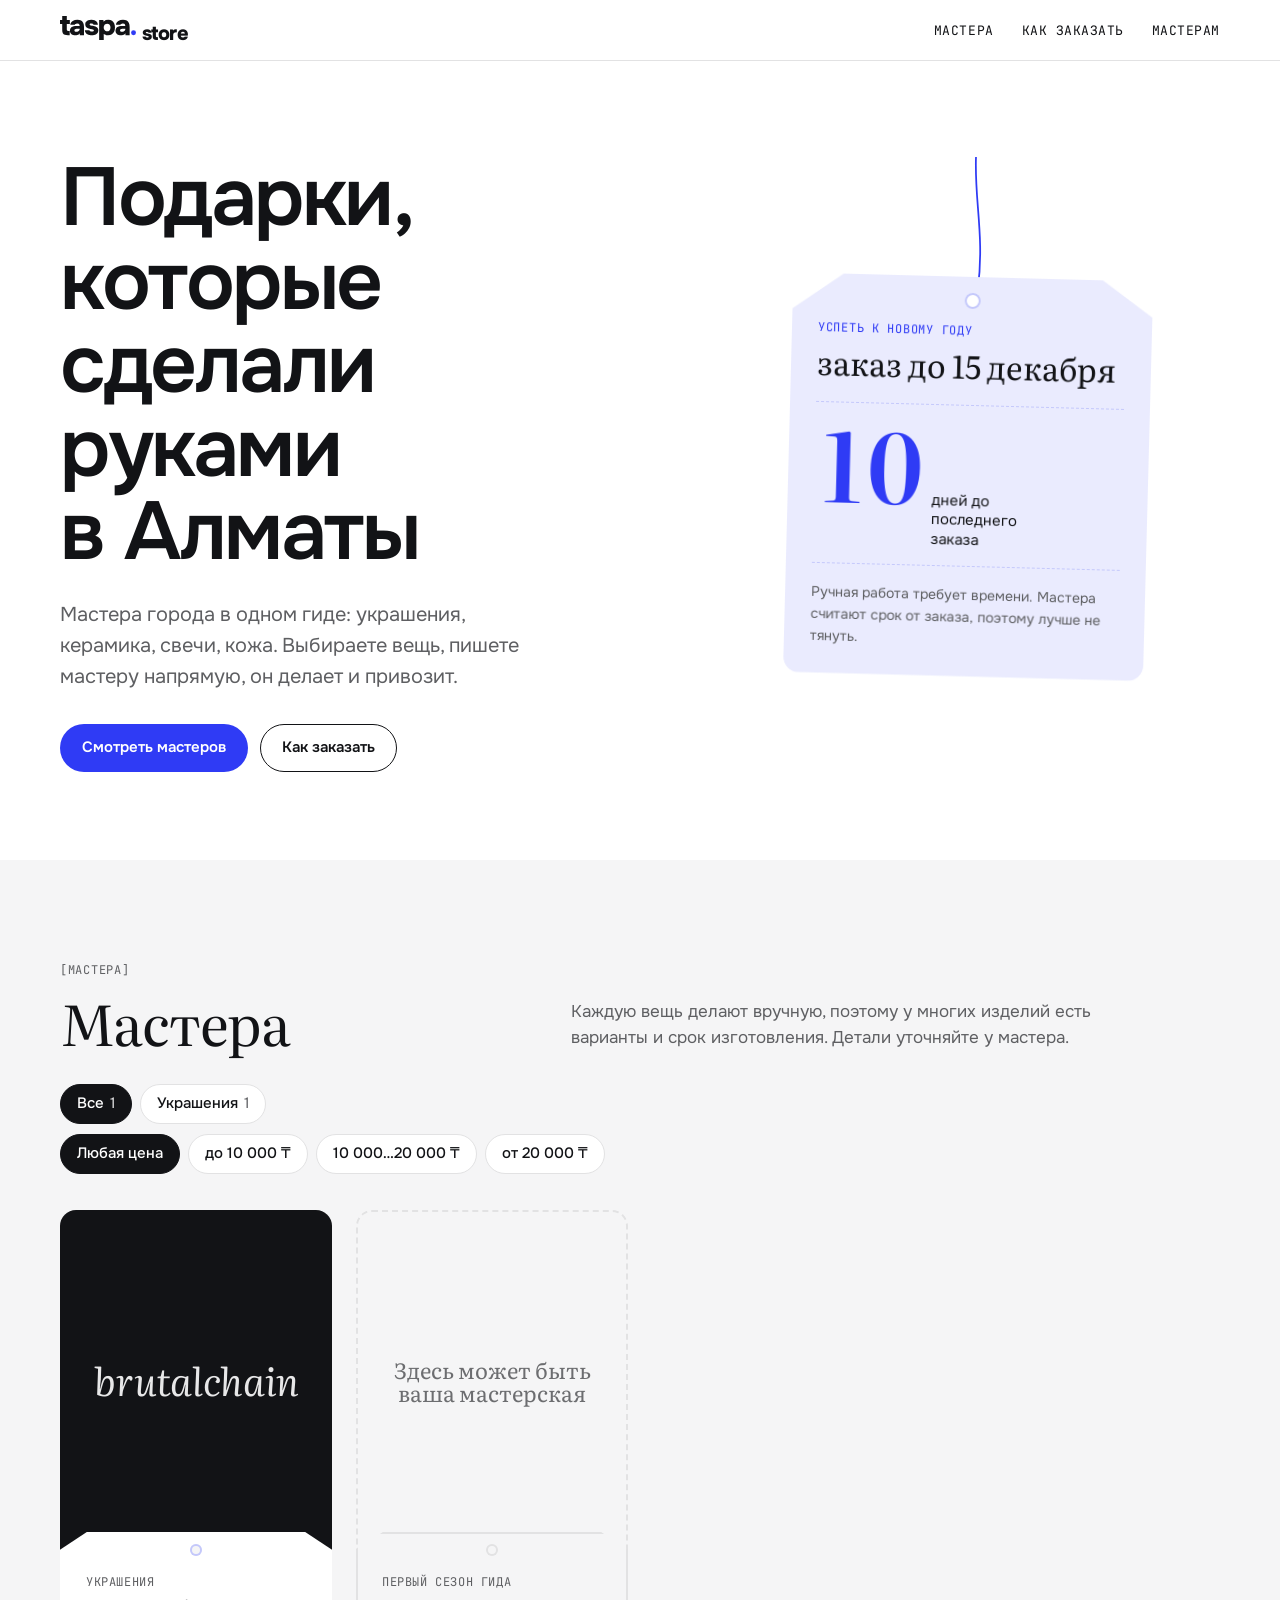
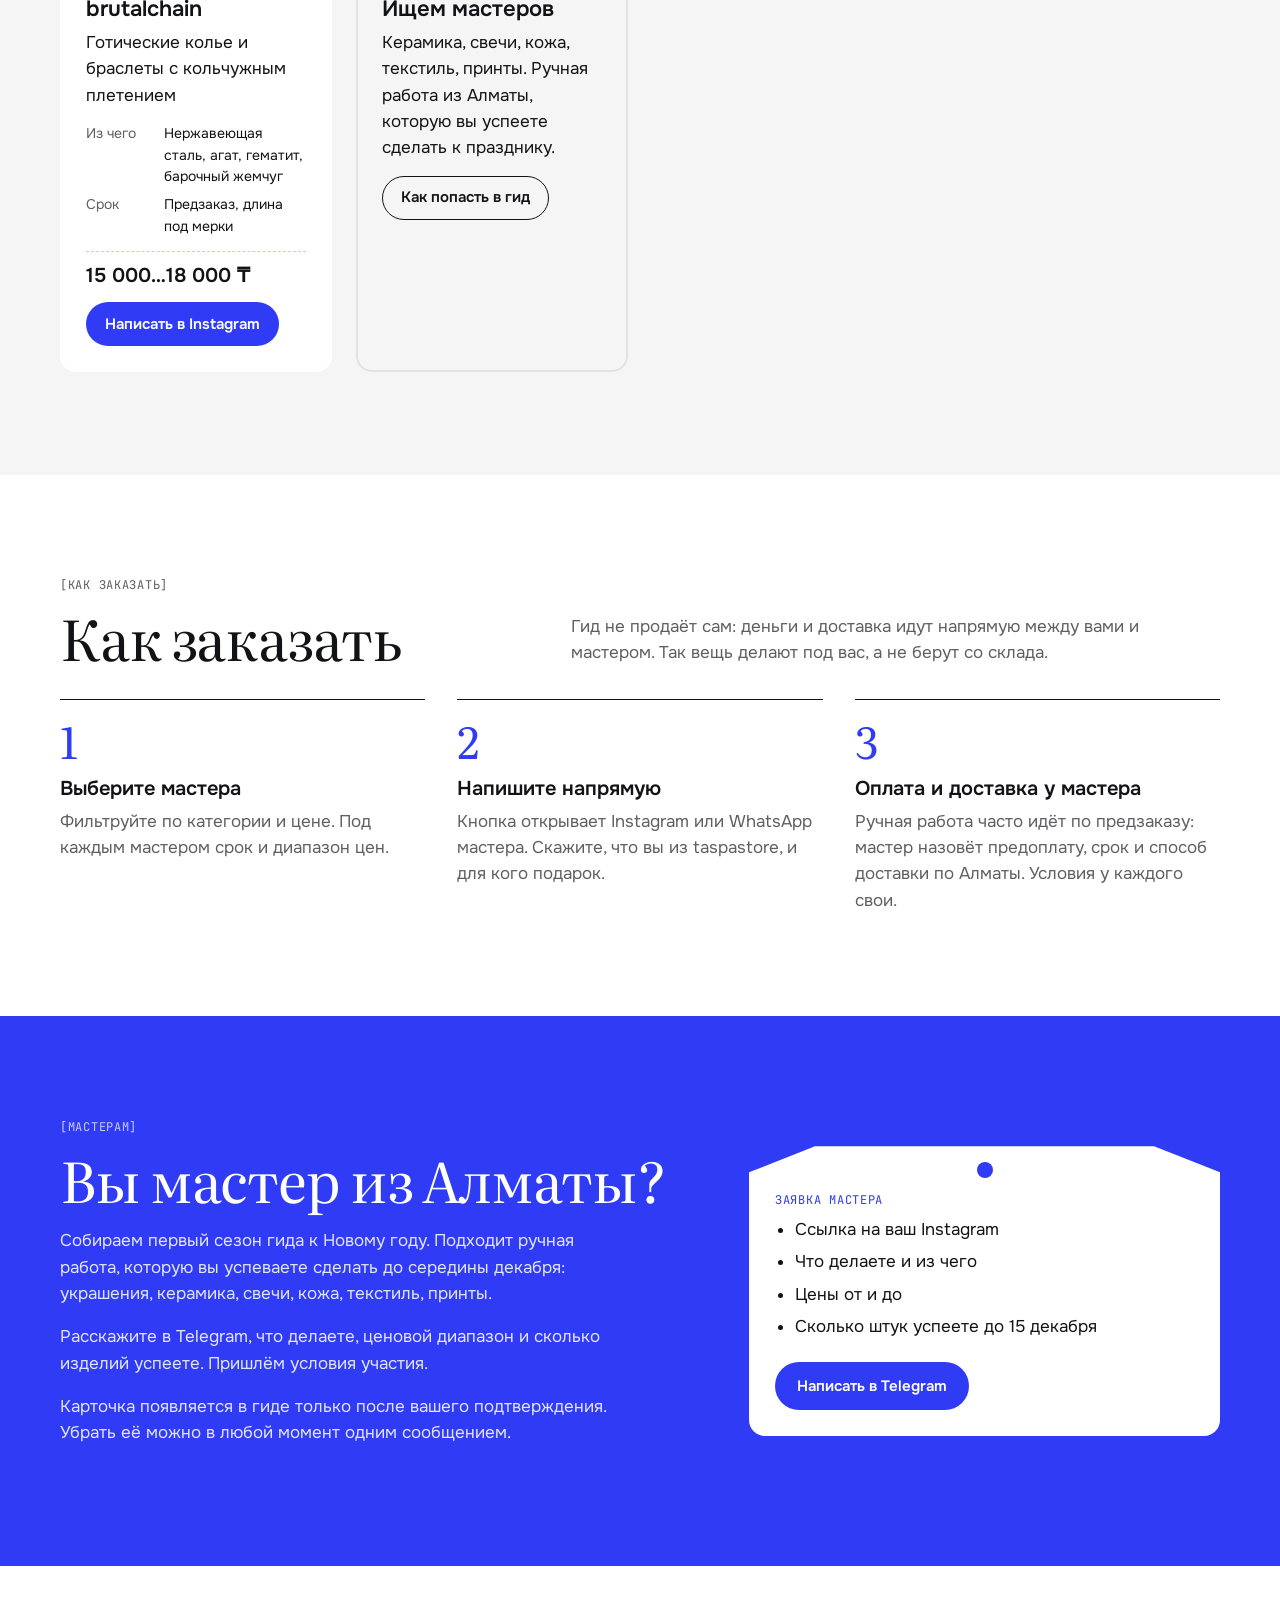
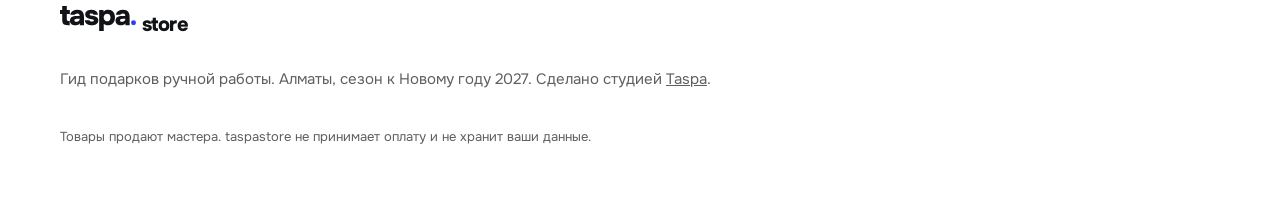
==== commit c4719ec6: "taspastore: deep links to maker cards, consent note, dynamic deadline, robots and 404 - #maker-<id> " ====
--- a/index.html
+++ b/index.html
@@ -9,6 +9,9 @@
 <meta property="og:description" content="Гид подарков от мастеров Алматы. Заказ напрямую у мастера, успеть к Новому году.">
 <meta property="og:image" content="https://softorture.github.io/taspastore/img/og.png">
 <meta property="og:type" content="website">
+<meta property="og:url" content="https://softorture.github.io/taspastore/">
+<meta property="og:locale" content="ru_KZ">
+<link rel="canonical" href="https://softorture.github.io/taspastore/">
 <meta name="twitter:card" content="summary_large_image">
 <meta name="theme-color" content="#ffffff">
 <link rel="icon" href="data:image/svg+xml,%3Csvg xmlns='http://www.w3.org/2000/svg' viewBox='0 0 32 32'%3E%3Cpath d='M9 3h14l6 6v20H3V9z' fill='%23EAEBFE'/%3E%3Ccircle cx='16' cy='9' r='3' fill='%232F3BF5'/%3E%3C/svg%3E">
@@ -71,6 +74,7 @@
           <button type="button" class="chip" data-value="20000-1000000" aria-pressed="false">от 20 000 ₸</button>
         </div>
       </div>
+      <noscript><p class="empty">Список мастеров загружается скриптом. Включите JavaScript или напишите нам в Telegram, пришлём список.</p></noscript>
       <ul class="grid" data-grid aria-live="polite"></ul>
       <p class="empty" data-empty hidden>В этой категории пока никого. Выберите другую или <a href="#join">предложите мастера</a>.</p>
     </div>
@@ -85,7 +89,7 @@
       <ol class="steps">
         <li><h3>Выберите мастера</h3><p>Фильтруйте по категории и цене. Под каждым мастером срок и диапазон цен.</p></li>
         <li><h3>Напишите напрямую</h3><p>Кнопка открывает Instagram или WhatsApp мастера. Скажите, что вы из taspastore, и для кого подарок.</p></li>
-        <li><h3>Оплата и доставка у мастера</h3><p>Обычно предоплата и доставка по Алматы курьером. Условия у каждого свои, мастер их назовёт.</p></li>
+        <li><h3>Оплата и доставка у мастера</h3><p>Ручная работа часто идёт по предзаказу: мастер назовёт предоплату, срок и способ доставки по Алматы. Условия у каждого свои.</p></li>
       </ol>
     </div>
   </section>
@@ -97,6 +101,7 @@
         <h2 id="join-h">Вы мастер из Алматы?</h2>
         <p>Собираем первый сезон гида к Новому году. Подходит ручная работа, которую вы успеваете сделать до середины декабря: украшения, керамика, свечи, кожа, текстиль, принты.</p>
         <p>Расскажите в Telegram, что делаете, ценовой диапазон и сколько изделий успеете. Пришлём условия участия.</p>
+        <p>Карточка появляется в гиде только после вашего подтверждения. Убрать её можно в любой момент одним сообщением.</p>
       </div>
       <div class="join-card tag">
         <span class="hole" aria-hidden="true"></span>
@@ -105,7 +110,7 @@
           <li>Ссылка на ваш Instagram</li>
           <li>Что делаете и из чего</li>
           <li>Цены от и до</li>
-          <li>Сколько штук успеете до 15 декабря</li>
+          <li>Сколько штук успеете до <span data-deadline-text>15 декабря</span></li>
         </ul>
         <a class="btn btn-ribbon" data-tg href="https://t.me/rarealmatysnowflake" target="_blank" rel="noopener">Написать в Telegram</a>
       </div>
--- a/css/style.css
+++ b/css/style.css
@@ -172,3 +172,7 @@
   .top nav a:nth-child(2) { display: none; }
   .hero-actions .btn { flex: 1 1 auto; }
 }
+
+/* card opened by a deep link (#maker-<id>) */
+.card.is-target .tag-card { box-shadow: inset 0 0 0 2px var(--ribbon); }
+.card.is-target:focus { outline: none; }
